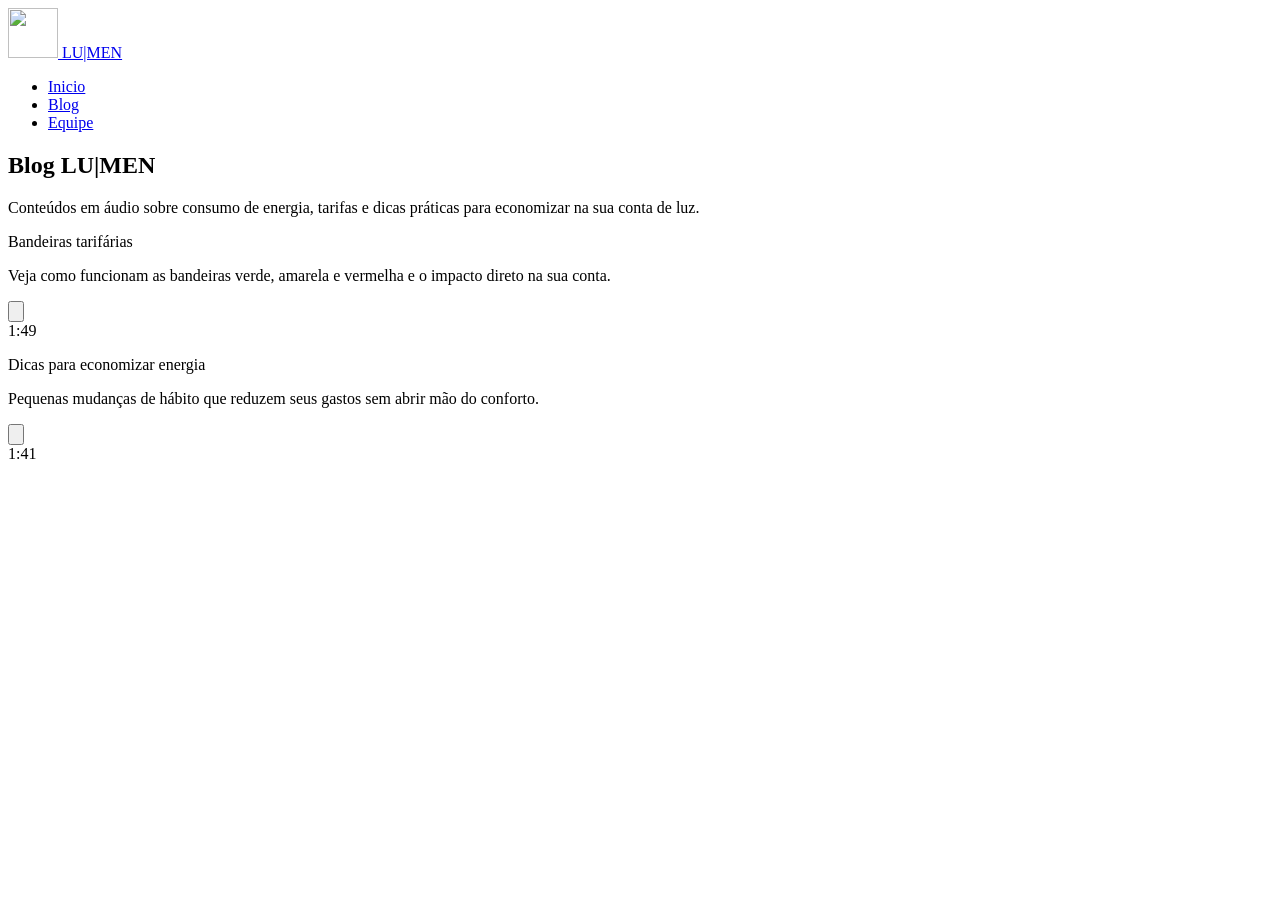
==== frontend/Pages/blog.html @ a25f98aa "feat: adiciona estrutura inicial do frontend (Inicio, Pages, CSS, Scripts, Assests)" ====
<!DOCTYPE html>
<html lang="pt-br">
<head>
    <meta charset="UTF-8">
    <meta name="viewport" content="width=device-width, initial-scale=1.0">
    <link rel="stylesheet" href="/Pages/Styles/Blog.css">

    <link rel="preconnect" href="https://fonts.googleapis.com">
    <link href="https://fonts.googleapis.com/css2?family=Lato:wght@400;700;800&display=swap" rel="stylesheet">

    <title>Blog</title>
</head>

<link rel="icon" href="/Assests/logo-lumen-branco.png" type="image/png">

<body>

    <header class="navbar">
        <div class="navbar__logo">
            <a href="/Inicio.html" class="navbar__logo-link">
                <img src="/Assests/logo-lumen-branco.png" class="navbar__logo-image" width="50" height="50">
                LU|MEN
            </a>
        </div>

        <ul class="navbar__links">
            <li><a href="/Inicio.html">Inicio</a></li>
            <li><a href="/Pages/blog.html">Blog</a></li>
            <li><a href="/Pages/equipe.html">Equipe</a></li>
        </ul>
    </header>

    <section class="blog__intro">
        <h1 class="blog__intro-titulo">Blog LU|MEN</h1>
        <p class="blog__intro-texto">
            Conteúdos em áudio sobre consumo de energia, tarifas e dicas
            práticas para economizar na sua conta de luz.
        </p>
    </section>

    <section class="blog__lista">

        <article class="blog-item">
            <div class="blog-item__capa" style="background-image:url('/Assests/bandeira-tarifaria.jpg');"></div>
            <div class="blog-item__conteudo">
                <p class="blog-item__titulo">Bandeiras tarifárias</p>
                <p class="blog-item__resumo">
                    Veja como funcionam as bandeiras verde, amarela e vermelha
                    e o impacto direto na sua conta.
                </p>

                <div class="player">
                    <button class="player__play" aria-label="Reproduzir">
                        <svg class="icon-play" viewBox="0 0 24 24"><path d="M8 5v14l11-7z"/></svg>
                        <svg class="icon-pause" viewBox="0 0 24 24" style="display:none;"><path d="M6 5h4v14H6zm8 0h4v14h-4z"/></svg>
                    </button>
                    <div class="player__barra">
                        <div class="player__progresso"></div>
                    </div>
                    <span class="player__tempo">1:49</span>
                    <audio class="player__audio" preload="none">
                        <source src="/Assests/audios/Como_funcionam_as_bandeiras_tarifárias_de_luz.m4a" type="audio/mp4">
                    </audio>
                </div>
            </div>
        </article>

        <article class="blog-item">
            <div class="blog-item__capa" style="background-image:url('/Assests/NoticiaEnergia.jpg');"></div>
            <div class="blog-item__conteudo">
                <p class="blog-item__titulo">Dicas para economizar energia</p>
                <p class="blog-item__resumo">
                    Pequenas mudanças de hábito que reduzem seus gastos
                    sem abrir mão do conforto.
                </p>

                <div class="player">
                    <button class="player__play" aria-label="Reproduzir">
                        <svg class="icon-play" viewBox="0 0 24 24"><path d="M8 5v14l11-7z"/></svg>
                        <svg class="icon-pause" viewBox="0 0 24 24" style="display:none;"><path d="M6 5h4v14H6zm8 0h4v14h-4z"/></svg>
                    </button>
                    <div class="player__barra">
                        <div class="player__progresso"></div>
                    </div>
                    <span class="player__tempo">1:41</span>
                    <audio class="player__audio" preload="none">
                        <source src="/Assests/audios/Como_baixar_sua_conta_de_luz_hoje.m4a" type="audio/mp4">                    
                    </audio>
                </div>
            </div>
        </article>

    </section>

    <script>
    document.querySelectorAll('.player').forEach(player => {
        const audio = player.querySelector('.player__audio');
        const btn = player.querySelector('.player__play');
        const iconPlay = player.querySelector('.icon-play');
        const iconPause = player.querySelector('.icon-pause');
        const barra = player.querySelector('.player__barra');
        const progresso = player.querySelector('.player__progresso');
        const tempo = player.querySelector('.player__tempo');

        function formatarTempo(s) {
            const min = Math.floor(s / 60);
            const seg = Math.floor(s % 60).toString().padStart(2, '0');
            return `${min}:${seg}`;
        }

        btn.addEventListener('click', () => {
            document.querySelectorAll('audio').forEach(a => {
                if (a !== audio) a.pause();
            });
            document.querySelectorAll('.icon-play').forEach(i => i.style.display = 'block');
            document.querySelectorAll('.icon-pause').forEach(i => i.style.display = 'none');

            if (audio.paused) {
                audio.play();
                iconPlay.style.display = 'none';
                iconPause.style.display = 'block';
            } else {
                audio.pause();
                iconPlay.style.display = 'block';
                iconPause.style.display = 'none';
            }
        });

        audio.addEventListener('timeupdate', () => {
            const pct = (audio.currentTime / audio.duration) * 100 || 0;
            progresso.style.width = pct + '%';
            tempo.textContent = formatarTempo(audio.currentTime);
        });

        audio.addEventListener('ended', () => {
            iconPlay.style.display = 'block';
            iconPause.style.display = 'none';
            progresso.style.width = '0%';
            tempo.textContent = '0:00';
        });

        barra.addEventListener('click', (e) => {
            const rect = barra.getBoundingClientRect();
            const pct = (e.clientX - rect.left) / rect.width;
            audio.currentTime = pct * audio.duration;
        });
    });
    </script>

</body>
</html>
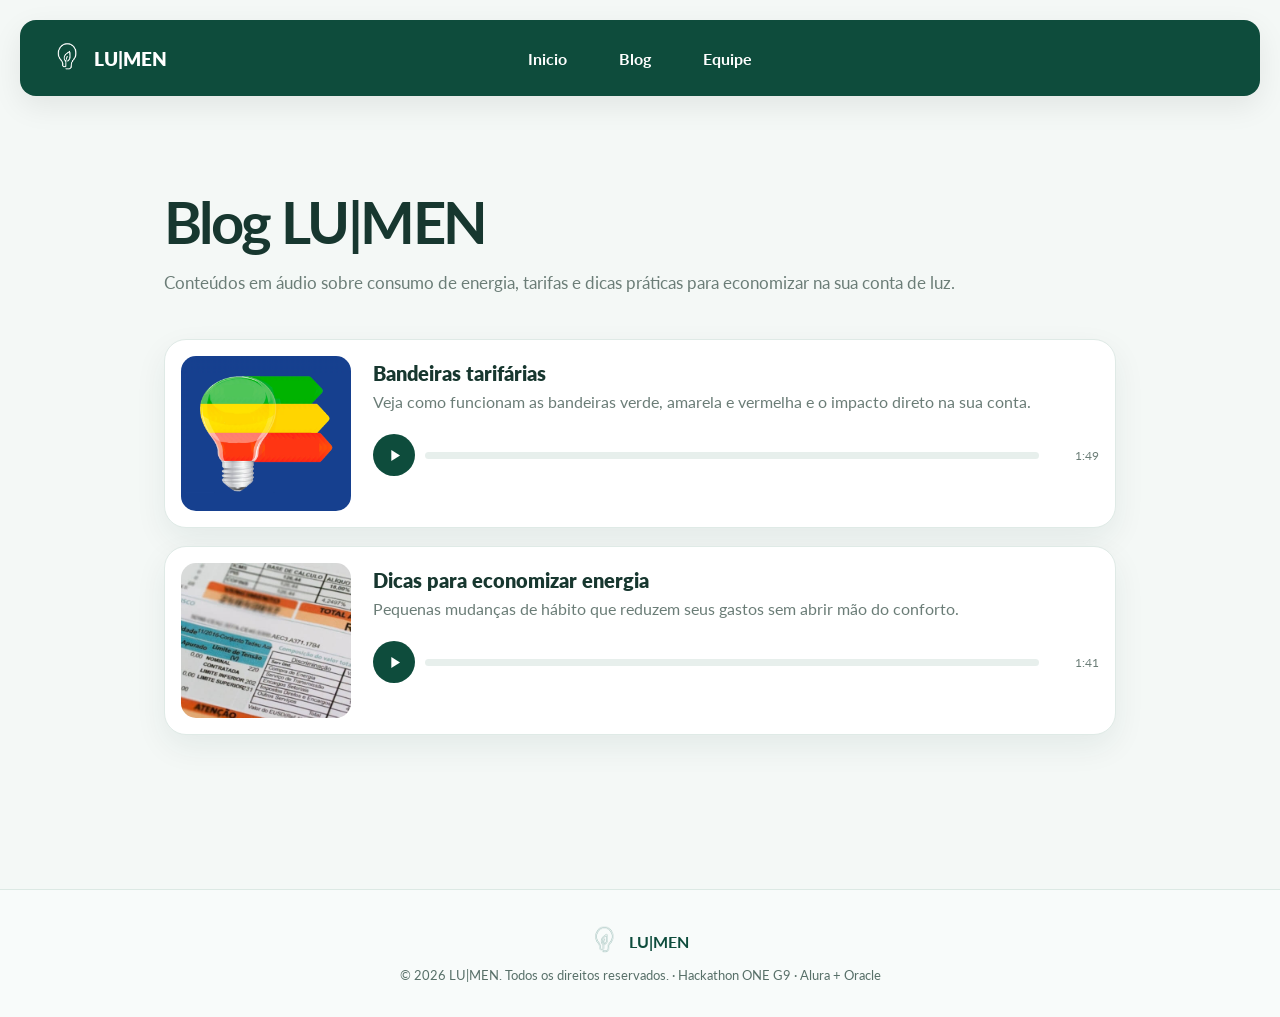
==== commit 2d13894b: "Finaliza frontend LUMEN com simulador, dashboard e gamificacao" ====
--- a/frontend/Pages/blog.html
+++ b/frontend/Pages/blog.html
@@ -3,30 +3,30 @@
 <head>
     <meta charset="UTF-8">
     <meta name="viewport" content="width=device-width, initial-scale=1.0">
-    <link rel="stylesheet" href="/Pages/Styles/Blog.css">
+    <link rel="stylesheet" href="../CSS/Blog.css">
 
     <link rel="preconnect" href="https://fonts.googleapis.com">
     <link href="https://fonts.googleapis.com/css2?family=Lato:wght@400;700;800&display=swap" rel="stylesheet">
 
+    <link rel="icon" href="../Assests/logo-lumen-branco.png" type="image/png">
+
     <title>Blog</title>
 </head>
-
-<link rel="icon" href="/Assests/logo-lumen-branco.png" type="image/png">
 
 <body>
 
     <header class="navbar">
         <div class="navbar__logo">
-            <a href="/Inicio.html" class="navbar__logo-link">
-                <img src="/Assests/logo-lumen-branco.png" class="navbar__logo-image" width="50" height="50">
-                LU|MEN
+            <a href="../index.html" class="navbar__logo-link" aria-label="LU|MEN - início">
+                <img src="../Assests/logo-lumen-bulb-white.png" class="navbar__brand-icon" alt="">
+                <span>LU|MEN</span>
             </a>
         </div>
 
         <ul class="navbar__links">
-            <li><a href="/Inicio.html">Inicio</a></li>
-            <li><a href="/Pages/blog.html">Blog</a></li>
-            <li><a href="/Pages/equipe.html">Equipe</a></li>
+            <li><a href="../index.html">Inicio</a></li>
+            <li><a href="./blog.html">Blog</a></li>
+            <li><a href="./equipe.html">Equipe</a></li>
         </ul>
     </header>
 
@@ -41,7 +41,7 @@
     <section class="blog__lista">
 
         <article class="blog-item">
-            <div class="blog-item__capa" style="background-image:url('/Assests/bandeira-tarifaria.jpg');"></div>
+            <div class="blog-item__capa" style="background-image:url('../Assests/bandeira-tarifaria.jpg');"></div>
             <div class="blog-item__conteudo">
                 <p class="blog-item__titulo">Bandeiras tarifárias</p>
                 <p class="blog-item__resumo">
@@ -59,14 +59,14 @@
                     </div>
                     <span class="player__tempo">1:49</span>
                     <audio class="player__audio" preload="none">
-                        <source src="/Assests/audios/Como_funcionam_as_bandeiras_tarifárias_de_luz.m4a" type="audio/mp4">
+                        <source src="../Assests/audios/Como_funcionam_as_bandeiras_tarifarias_de_luz.m4a" type="audio/mp4">
                     </audio>
                 </div>
             </div>
         </article>
 
         <article class="blog-item">
-            <div class="blog-item__capa" style="background-image:url('/Assests/NoticiaEnergia.jpg');"></div>
+            <div class="blog-item__capa" style="background-image:url('../Assests/NoticiaEnergia.jpg');"></div>
             <div class="blog-item__conteudo">
                 <p class="blog-item__titulo">Dicas para economizar energia</p>
                 <p class="blog-item__resumo">
@@ -84,7 +84,7 @@
                     </div>
                     <span class="player__tempo">1:41</span>
                     <audio class="player__audio" preload="none">
-                        <source src="/Assests/audios/Como_baixar_sua_conta_de_luz_hoje.m4a" type="audio/mp4">                    
+                        <source src="../Assests/audios/Como_baixar_sua_conta_de_luz_hoje.m4a" type="audio/mp4">
                     </audio>
                 </div>
             </div>
@@ -92,60 +92,13 @@
 
     </section>
 
-    <script>
-    document.querySelectorAll('.player').forEach(player => {
-        const audio = player.querySelector('.player__audio');
-        const btn = player.querySelector('.player__play');
-        const iconPlay = player.querySelector('.icon-play');
-        const iconPause = player.querySelector('.icon-pause');
-        const barra = player.querySelector('.player__barra');
-        const progresso = player.querySelector('.player__progresso');
-        const tempo = player.querySelector('.player__tempo');
+    <script src="../Scripts/blog.js"></script>
 
-        function formatarTempo(s) {
-            const min = Math.floor(s / 60);
-            const seg = Math.floor(s % 60).toString().padStart(2, '0');
-            return `${min}:${seg}`;
-        }
 
-        btn.addEventListener('click', () => {
-            document.querySelectorAll('audio').forEach(a => {
-                if (a !== audio) a.pause();
-            });
-            document.querySelectorAll('.icon-play').forEach(i => i.style.display = 'block');
-            document.querySelectorAll('.icon-pause').forEach(i => i.style.display = 'none');
-
-            if (audio.paused) {
-                audio.play();
-                iconPlay.style.display = 'none';
-                iconPause.style.display = 'block';
-            } else {
-                audio.pause();
-                iconPlay.style.display = 'block';
-                iconPause.style.display = 'none';
-            }
-        });
-
-        audio.addEventListener('timeupdate', () => {
-            const pct = (audio.currentTime / audio.duration) * 100 || 0;
-            progresso.style.width = pct + '%';
-            tempo.textContent = formatarTempo(audio.currentTime);
-        });
-
-        audio.addEventListener('ended', () => {
-            iconPlay.style.display = 'block';
-            iconPause.style.display = 'none';
-            progresso.style.width = '0%';
-            tempo.textContent = '0:00';
-        });
-
-        barra.addEventListener('click', (e) => {
-            const rect = barra.getBoundingClientRect();
-            const pct = (e.clientX - rect.left) / rect.width;
-            audio.currentTime = pct * audio.duration;
-        });
-    });
-    </script>
+    <footer class="page-footer">
+      <div><img src="../Assests/logo-lumen-bulb-green.png" alt=""><strong>LU|MEN</strong></div>
+      <p>© 2026 LU|MEN. Todos os direitos reservados. · Hackathon ONE G9 · Alura + Oracle</p>
+    </footer>
 
 </body>
 </html>
--- a/frontend/CSS/Blog.css
+++ b/frontend/CSS/Blog.css
@@ -0,0 +1,40 @@
+:root{--verde:#0e4c3c;--texto:#17372f;--muted:#6b7d77;--bg:#f4f8f6}*{box-sizing:border-box}body{margin:0;background:var(--bg);font-family:Lato,Arial,sans-serif;color:var(--texto)}a{text-decoration:none;color:inherit}.navbar{width:min(1800px,calc(100% - 40px));margin:20px auto;padding:15px 34px;border-radius:16px;background:var(--verde);display:flex;align-items:center;justify-content:space-between;gap:24px;color:#fff}.navbar__logo-link{display:flex;align-items:center;gap:10px;font-weight:800}.navbar__logo-image{width:auto;max-width:120px;height:40px;object-fit:contain}.navbar__links{display:flex;gap:26px;list-style:none;margin:0;padding:0}.navbar__links a{font-weight:700;color:rgba(255,255,255,.84)}.blog__intro{max-width:900px;margin:70px auto 30px;padding:0 24px}.blog__intro-titulo{font-size:clamp(2.4rem,5vw,4.5rem);letter-spacing:-.045em;margin:0 0 12px}.blog__intro-texto{color:var(--muted);font-size:1.06rem;line-height:1.6}.blog__lista{max-width:1000px;margin:0 auto;padding:0 24px 90px;display:flex;flex-direction:column;gap:18px}.blog-item{display:grid;grid-template-columns:170px 1fr;gap:22px;background:#fff;border:1px solid #dfeae6;border-radius:22px;padding:16px;box-shadow:0 12px 32px rgba(7,61,50,.07)}.blog-item__capa{min-height:155px;border-radius:15px;background-size:cover;background-position:center}.blog-item__titulo{font-weight:800;font-size:1.25rem;margin:5px 0}.blog-item__resumo{color:var(--muted);line-height:1.55;margin:0 0 20px}.player{display:grid;grid-template-columns:42px 1fr 50px;gap:10px;align-items:center}.player__play{width:42px;height:42px;border:0;border-radius:50%;display:grid;place-items:center;background:var(--verde);fill:#fff;cursor:pointer}.player__play svg{width:19px;height:19px}.player__barra{height:7px;border-radius:999px;background:#e7efec;overflow:hidden;cursor:pointer}.player__progresso{height:100%;width:0;background:#2bb486}.player__tempo{font-size:.78rem;color:var(--muted);text-align:right}@media(max-width:720px){.navbar{align-items:flex-start;flex-direction:column}.navbar__links{width:100%;overflow-x:auto}.blog-item{grid-template-columns:1fr}.blog-item__capa{min-height:220px}}@media(max-width:520px){.navbar{width:calc(100% - 20px);margin:10px;padding:14px 18px}.navbar__links a{white-space:nowrap}.blog__intro,.blog__lista{padding-inline:12px}.player{grid-template-columns:42px 1fr 44px}}
+.navbar__logo-image{max-width:140px;height:44px}.navbar__logo-link{min-width:140px}
+
+.navbar__logo-link{display:inline-flex;align-items:center;gap:10px}
+.navbar__brand-icon{width:32px!important;height:38px!important;object-fit:contain}
+
+
+.page-footer{margin-top:70px;padding:34px max(20px,calc((100% - 1200px)/2));border-top:1px solid #dce9e4;display:flex;align-items:center;justify-content:space-between;gap:22px;color:#587069;background:#f8fbfa}.page-footer>div{display:flex;align-items:center;gap:9px;color:#0e4c3c}.page-footer img{width:28px;height:35px;object-fit:contain}.page-footer p{margin:0;font-size:.82rem}@media(max-width:650px){.page-footer{flex-direction:column;text-align:center}}
+
+/* ===== V5 — cabeçalho padronizado, respiro e rodapé central ===== */
+.navbar{
+  width:min(1800px,calc(100% - 40px));
+  min-height:76px;
+  margin:20px auto;
+  padding:14px 34px;
+  border-radius:16px;
+  display:grid;
+  grid-template-columns:1fr auto 1fr;
+  align-items:center;
+  background:#0e4c3c;
+  box-shadow:0 10px 30px rgba(0,0,0,.08);
+}
+.navbar__logo{grid-column:1;display:flex;align-items:center;}
+.navbar__logo-link{display:inline-flex;align-items:center;gap:10px;min-width:0;color:#fff;font-size:1.2rem;font-weight:800;}
+.navbar__brand-icon{width:30px!important;height:36px!important;object-fit:contain!important;}
+.navbar__links{grid-column:2;display:flex;align-items:center;gap:28px;}
+.navbar__links a{color:#fff;padding:9px 12px;border-radius:999px;}
+.navbar__links a:hover{background:rgba(255,255,255,.12);}
+.blog__intro{max-width:1000px;margin:96px auto 42px;padding:0 24px;}
+.blog__intro-titulo{font-size:clamp(2.6rem,4.5vw,4rem);line-height:1.05;margin:0 0 16px;}
+.blog__lista{max-width:1000px;padding-bottom:100px;}
+.page-footer{margin-top:54px;padding:34px 20px;display:flex;flex-direction:column;justify-content:center;align-items:center;text-align:center;gap:8px;}
+.page-footer>div{justify-content:center;}
+.page-footer p{text-align:center;}
+@media(max-width:760px){
+  .navbar{grid-template-columns:1fr;width:calc(100% - 20px);margin:10px;padding:14px 18px;gap:10px;}
+  .navbar__links{grid-column:1;width:100%;overflow-x:auto;gap:8px;}
+  .navbar__links a{white-space:nowrap;}
+  .blog__intro{margin-top:58px;}
+}
